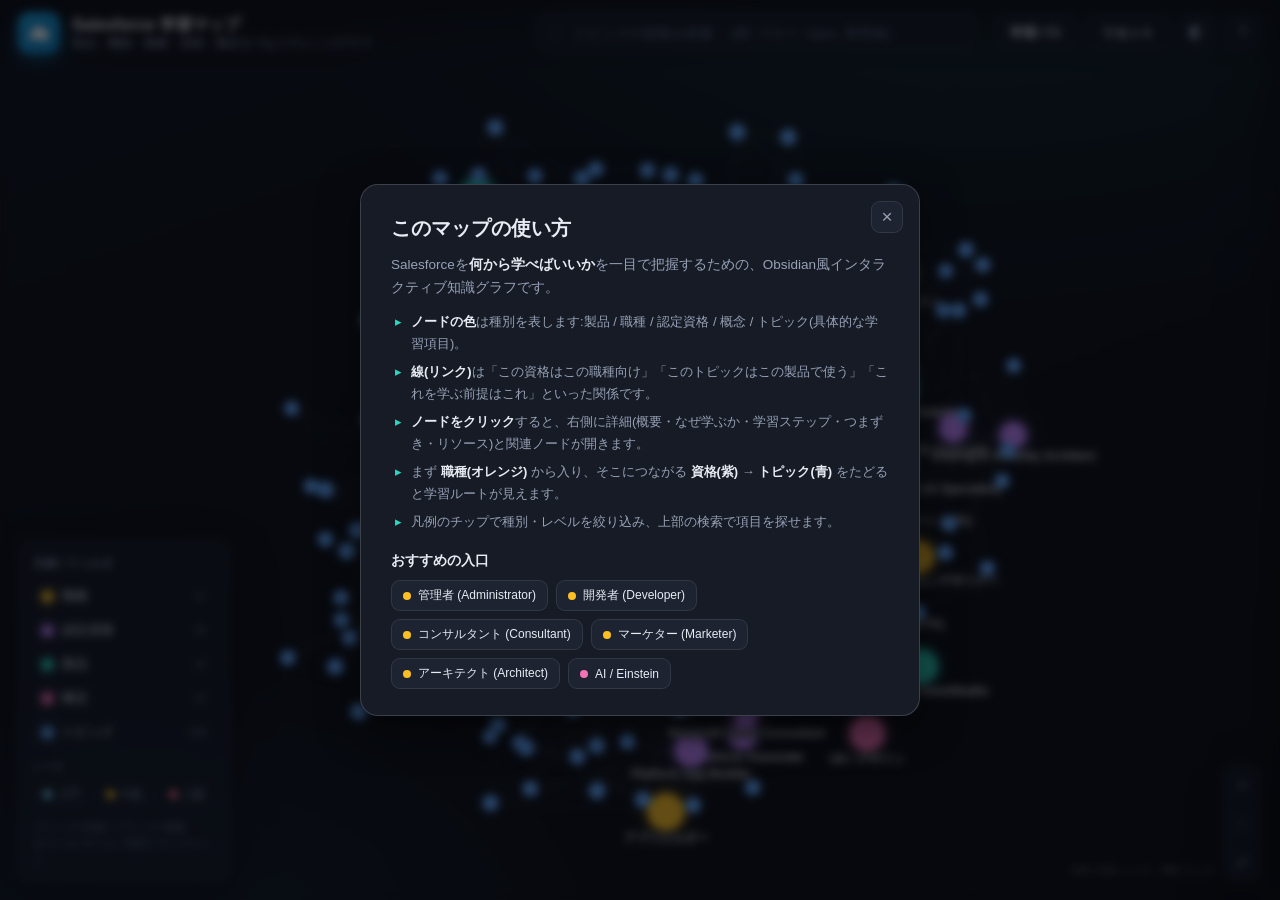
==== index.html @ 91826d56 "Salesforce 学習マップ — Obsidian風ナレッジグラフ (初版) 製品・機能・職種・認定資格・概念を結ぶ226ノード/981リンクのインタラクティブ学習マップ。 Canvas製フォース" ====
<!DOCTYPE html>
<html lang="ja">
<head>
<meta charset="UTF-8">
<meta name="viewport" content="width=device-width, initial-scale=1.0, maximum-scale=1.0, user-scalable=no">
<title>Salesforce 学習マップ — Obsidian風ナレッジグラフ</title>
<meta name="description" content="Salesforceを何から学べばいいか一目でわかる、製品・機能・職種・認定資格・概念を結んだインタラクティブ学習マップ。">
<link rel="icon" href="data:image/svg+xml,%3Csvg xmlns='http://www.w3.org/2000/svg' viewBox='0 0 100 100'%3E%3Ctext y='.9em' font-size='90'%3E%E2%98%81%EF%B8%8F%3C/text%3E%3C/svg%3E">
<link rel="stylesheet" href="css/style.css">
</head>
<body>
<div id="app">
  <!-- ===== Top Bar ===== -->
  <header id="topbar">
    <div class="brand">
      <span class="brand-mark">☁︎</span>
      <div class="brand-text">
        <h1>Salesforce 学習マップ</h1>
        <p>製品・機能・職種・資格・概念をつなぐナレッジグラフ</p>
      </div>
    </div>
    <div class="search-wrap">
      <svg class="search-icon" viewBox="0 0 24 24" width="16" height="16"><path fill="currentColor" d="M15.5 14h-.79l-.28-.27a6.5 6.5 0 1 0-.7.7l.27.28v.79l5 4.99L20.49 19zm-6 0A4.5 4.5 0 1 1 14 9.5 4.5 4.5 0 0 1 9.5 14"/></svg>
      <input id="search" type="text" placeholder="トピックや資格を検索… (例: フロー, Apex, 管理者)" autocomplete="off">
      <button id="search-clear" title="クリア" aria-label="クリア">×</button>
    </div>
    <div class="top-actions">
      <button id="btn-focus" class="pill" title="注目ノードにフォーカス">学習パス</button>
      <button id="btn-reset" class="pill" title="ビューをリセット">リセット</button>
      <button id="btn-theme" class="icon-btn" title="テーマ切替">◐</button>
      <button id="btn-help" class="icon-btn" title="使い方">?</button>
    </div>
  </header>

  <!-- ===== Legend / Filter ===== -->
  <aside id="legend">
    <div class="legend-title">凡例 / フィルタ</div>
    <div id="legend-types"></div>
    <div class="legend-sub">レベル</div>
    <div id="legend-levels" class="lvl-row">
      <button class="lvl-chip" data-level="beginner"><i class="lvl-dot b"></i>入門</button>
      <button class="lvl-chip" data-level="intermediate"><i class="lvl-dot i"></i>中級</button>
      <button class="lvl-chip" data-level="advanced"><i class="lvl-dot a"></i>上級</button>
    </div>
    <div class="legend-hint">クリック=詳細 / ドラッグ=移動<br>ホイール=ズーム / 背景ドラッグ=パン</div>
  </aside>

  <!-- ===== Canvas ===== -->
  <canvas id="graph"></canvas>

  <!-- ===== Tooltip ===== -->
  <div id="tooltip" class="hidden"></div>

  <!-- ===== Zoom controls ===== -->
  <div id="zoom-controls">
    <button data-zoom="in" aria-label="拡大">＋</button>
    <button data-zoom="out" aria-label="縮小">－</button>
    <button data-zoom="fit" title="全体表示" aria-label="全体表示">⤢</button>
  </div>
  <div id="stats"></div>

  <!-- ===== Detail Panel ===== -->
  <section id="panel" class="hidden" aria-live="polite">
    <button id="panel-close" aria-label="閉じる">×</button>
    <div id="panel-content"></div>
  </section>

  <!-- ===== Help Modal ===== -->
  <div id="help-modal" class="modal hidden">
    <div class="modal-box">
      <button id="help-close" class="modal-close" aria-label="閉じる">×</button>
      <h2>このマップの使い方</h2>
      <p>Salesforceを<strong>何から学べばいいか</strong>を一目で把握するための、Obsidian風インタラクティブ知識グラフです。</p>
      <ul>
        <li><b>ノードの色</b>は種別を表します:製品 / 職種 / 認定資格 / 概念 / トピック(具体的な学習項目)。</li>
        <li><b>線(リンク)</b>は「この資格はこの職種向け」「このトピックはこの製品で使う」「これを学ぶ前提はこれ」といった関係です。</li>
        <li><b>ノードをクリック</b>すると、右側に詳細(概要・なぜ学ぶか・学習ステップ・つまずき・リソース)と関連ノードが開きます。</li>
        <li>まず <b>職種(オレンジ)</b> から入り、そこにつながる <b>資格(紫)</b> → <b>トピック(青)</b> をたどると学習ルートが見えます。</li>
        <li>凡例のチップで種別・レベルを絞り込み、上部の検索で項目を探せます。</li>
      </ul>
      <h3>おすすめの入口</h3>
      <div id="help-entrypoints"></div>
    </div>
  </div>
</div>

<script src="data/anchors.js"></script>
<script src="data/topics.js"></script>
<script src="js/graph.js"></script>
<script src="js/app.js"></script>
</body>
</html>
---- css/style.css ----
/* ============================================================
   Salesforce 学習マップ — スタイル
   モダン / 洗練 / ダーク基調(Obsidian風) + ライトモード対応
   ============================================================ */
:root{
  --bg: #0b0e14;
  --bg-grad-1: #0d1119;
  --bg-grad-2: #090b10;
  --surface: rgba(22,27,38,0.72);
  --surface-solid: #161b26;
  --surface-2: rgba(30,37,52,0.9);
  --border: rgba(255,255,255,0.09);
  --border-strong: rgba(255,255,255,0.16);
  --text: #e7ecf3;
  --text-dim: #97a2b6;
  --text-faint: #626d80;
  --accent: #2dd4bf;
  --shadow: 0 12px 40px rgba(0,0,0,0.5);
  --radius: 14px;
  /* type colors */
  --c-product: #2dd4bf;
  --c-role: #fbbf24;
  --c-cert: #c084fc;
  --c-concept: #34d399;
  --c-topic: #60a5fa;
  --font: -apple-system, BlinkMacSystemFont, "Segoe UI", "Hiragino Sans", "Noto Sans JP", Meiryo, sans-serif;
}
:root[data-theme="light"]{
  --bg: #f4f6fb;
  --bg-grad-1: #eef1f8;
  --bg-grad-2: #f7f9fd;
  --surface: rgba(255,255,255,0.86);
  --surface-solid: #ffffff;
  --surface-2: rgba(255,255,255,0.95);
  --border: rgba(15,23,42,0.10);
  --border-strong: rgba(15,23,42,0.18);
  --text: #1a2233;
  --text-dim: #5a6579;
  --text-faint: #8a93a5;
  --shadow: 0 12px 40px rgba(30,45,80,0.14);
}
*{box-sizing:border-box;margin:0;padding:0}
html,body{height:100%;overflow:hidden}
body{
  font-family:var(--font);
  color:var(--text);
  background:
    radial-gradient(1200px 700px at 78% -10%, rgba(45,212,191,0.10), transparent 60%),
    radial-gradient(900px 600px at 12% 110%, rgba(96,165,250,0.10), transparent 55%),
    linear-gradient(160deg, var(--bg-grad-1), var(--bg-grad-2));
  -webkit-font-smoothing:antialiased;
}
#app{position:fixed;inset:0}

/* ===== Canvas ===== */
#graph{position:absolute;inset:0;width:100%;height:100%;display:block;cursor:grab;touch-action:none}
#graph.grabbing{cursor:grabbing}

/* ===== Top bar ===== */
#topbar{
  position:absolute;top:0;left:0;right:0;z-index:20;
  display:flex;align-items:center;gap:18px;
  padding:12px 18px;
  background:linear-gradient(180deg, rgba(9,11,16,0.82), rgba(9,11,16,0.0));
  backdrop-filter:blur(6px);
  pointer-events:none;
}
:root[data-theme="light"] #topbar{background:linear-gradient(180deg, rgba(244,246,251,0.9), rgba(244,246,251,0));}
#topbar > *{pointer-events:auto}
.brand{display:flex;align-items:center;gap:12px;min-width:0}
.brand-mark{
  width:42px;height:42px;flex:none;display:grid;place-items:center;
  font-size:22px;border-radius:12px;
  background:linear-gradient(135deg,#1a9bd7,#0d7fbf);
  color:#fff;box-shadow:0 6px 18px rgba(13,127,191,0.45);
}
.brand-text h1{font-size:16px;font-weight:700;letter-spacing:.2px;line-height:1.2}
.brand-text p{font-size:11.5px;color:var(--text-dim);margin-top:2px}
@media(max-width:760px){.brand-text{display:none}}

.search-wrap{
  position:relative;flex:1;max-width:440px;margin-left:auto;display:flex;align-items:center;
}
.search-icon{position:absolute;left:12px;color:var(--text-faint);pointer-events:none}
#search{
  width:100%;height:40px;padding:0 34px 0 36px;
  background:var(--surface);border:1px solid var(--border);border-radius:11px;
  color:var(--text);font-size:13.5px;font-family:inherit;outline:none;
  backdrop-filter:blur(12px);transition:border-color .15s, box-shadow .15s;
}
#search::placeholder{color:var(--text-faint)}
#search:focus{border-color:var(--accent);box-shadow:0 0 0 3px rgba(45,212,191,0.16)}
#search-clear{
  position:absolute;right:8px;width:22px;height:22px;border:none;border-radius:6px;
  background:transparent;color:var(--text-faint);font-size:17px;cursor:pointer;display:none;
}
#search-clear:hover{background:var(--border);color:var(--text)}
.search-wrap.has-text #search-clear{display:block}

.top-actions{display:flex;align-items:center;gap:8px}
.pill{
  height:38px;padding:0 15px;border-radius:10px;font-size:12.5px;font-weight:600;
  background:var(--surface);border:1px solid var(--border);color:var(--text);
  cursor:pointer;backdrop-filter:blur(12px);transition:.15s;white-space:nowrap;
}
.pill:hover{border-color:var(--border-strong);background:var(--surface-2)}
.pill.active{background:linear-gradient(135deg,#1a9bd7,#0d7fbf);border-color:transparent;color:#fff}
.icon-btn{
  width:38px;height:38px;border-radius:10px;font-size:16px;
  background:var(--surface);border:1px solid var(--border);color:var(--text-dim);
  cursor:pointer;backdrop-filter:blur(12px);transition:.15s;
}
.icon-btn:hover{border-color:var(--border-strong);color:var(--text)}
@media(max-width:620px){.pill{display:none}.search-wrap{max-width:none}}

/* ===== Legend ===== */
#legend{
  position:absolute;left:18px;bottom:18px;z-index:15;width:212px;
  padding:14px 14px 12px;border-radius:var(--radius);
  background:var(--surface);border:1px solid var(--border);
  backdrop-filter:blur(16px);box-shadow:var(--shadow);
}
.legend-title{font-size:11px;font-weight:700;letter-spacing:.6px;text-transform:uppercase;color:var(--text-dim);margin-bottom:10px}
.legend-sub{font-size:10px;font-weight:600;letter-spacing:.5px;color:var(--text-faint);margin:12px 0 7px;text-transform:uppercase}
.type-chip{
  display:flex;align-items:center;gap:9px;width:100%;
  padding:6px 8px;margin-bottom:3px;border-radius:9px;border:1px solid transparent;
  background:transparent;color:var(--text);font-size:12.5px;font-family:inherit;
  cursor:pointer;transition:.13s;text-align:left;
}
.type-chip:hover{background:var(--border)}
.type-chip.off{opacity:.38}
.type-chip .dot{width:11px;height:11px;border-radius:50%;flex:none;box-shadow:0 0 8px currentColor}
.type-chip .count{margin-left:auto;font-size:10.5px;color:var(--text-faint);font-variant-numeric:tabular-nums}
.lvl-row{display:flex;gap:6px}
.lvl-chip{
  flex:1;display:flex;align-items:center;justify-content:center;gap:5px;
  padding:5px 4px;border-radius:8px;border:1px solid var(--border);
  background:transparent;color:var(--text-dim);font-size:11px;font-family:inherit;cursor:pointer;transition:.13s;
}
.lvl-chip:hover{border-color:var(--border-strong);color:var(--text)}
.lvl-chip.off{opacity:.34}
.lvl-dot{width:9px;height:9px;border-radius:50%}
.lvl-dot.b{background:#7dd3fc}.lvl-dot.i{background:#fbbf24}.lvl-dot.a{background:#fb7185}
.legend-hint{margin-top:11px;font-size:10.5px;line-height:1.6;color:var(--text-faint)}
@media(max-width:620px){#legend{display:none}}

/* ===== Tooltip ===== */
#tooltip{
  position:absolute;z-index:30;pointer-events:none;max-width:260px;
  padding:9px 12px;border-radius:10px;
  background:var(--surface-2);border:1px solid var(--border-strong);
  backdrop-filter:blur(14px);box-shadow:var(--shadow);
  font-size:12.5px;line-height:1.45;transition:opacity .1s;
}
#tooltip.hidden{opacity:0}
#tooltip .tt-type{font-size:10px;font-weight:700;letter-spacing:.5px;text-transform:uppercase;margin-bottom:3px}
#tooltip .tt-label{font-weight:700;font-size:13.5px;margin-bottom:3px}
#tooltip .tt-sum{color:var(--text-dim);font-size:11.5px}

/* ===== Zoom controls ===== */
#zoom-controls{
  position:absolute;right:18px;bottom:18px;z-index:15;display:flex;flex-direction:column;gap:1px;
  border-radius:11px;overflow:hidden;border:1px solid var(--border);box-shadow:var(--shadow);
}
#zoom-controls button{
  width:38px;height:38px;border:none;background:var(--surface);color:var(--text-dim);
  font-size:17px;cursor:pointer;backdrop-filter:blur(12px);transition:.13s;
}
#zoom-controls button:hover{background:var(--surface-2);color:var(--text)}
#stats{
  position:absolute;right:64px;bottom:22px;z-index:15;font-size:11px;color:var(--text-faint);
  font-variant-numeric:tabular-nums;pointer-events:none;
}
@media(max-width:620px){#stats{display:none}}

/* ===== Detail Panel ===== */
#panel{
  position:absolute;top:0;right:0;bottom:0;z-index:40;width:min(440px,92vw);
  background:var(--surface-solid);border-left:1px solid var(--border-strong);
  box-shadow:-16px 0 50px rgba(0,0,0,0.4);
  transform:translateX(0);transition:transform .3s cubic-bezier(.4,0,.2,1);
  overflow-y:auto;overscroll-behavior:contain;
}
#panel.hidden{transform:translateX(102%)}
#panel-close{
  position:sticky;top:12px;float:right;margin:12px 12px 0 0;z-index:2;
  width:32px;height:32px;border:none;border-radius:9px;
  background:var(--surface-2);border:1px solid var(--border);color:var(--text-dim);
  font-size:19px;cursor:pointer;transition:.13s;
}
#panel-close:hover{color:var(--text);background:var(--border)}
#panel-content{padding:26px 26px 60px}
.p-badges{display:flex;flex-wrap:wrap;gap:7px;margin-bottom:14px}
.p-badge{
  font-size:10.5px;font-weight:700;letter-spacing:.4px;padding:4px 10px;border-radius:20px;
  display:inline-flex;align-items:center;gap:6px;
}
.p-badge .bd{width:8px;height:8px;border-radius:50%}
.p-badge.lvl{background:var(--border);color:var(--text-dim)}
.p-title{font-size:23px;font-weight:800;line-height:1.25;letter-spacing:.2px;margin-bottom:8px}
.p-summary{font-size:14px;color:var(--text-dim);line-height:1.6;margin-bottom:20px;
  padding-bottom:18px;border-bottom:1px solid var(--border)}
.p-body h2{font-size:14px;font-weight:800;margin:20px 0 8px;padding-left:11px;position:relative;letter-spacing:.3px}
.p-body h2::before{content:"";position:absolute;left:0;top:2px;bottom:2px;width:3.5px;border-radius:3px;background:var(--accent)}
.p-body h3{font-size:13px;font-weight:700;margin:16px 0 6px;color:var(--text)}
.p-body p{font-size:13.5px;line-height:1.72;color:var(--text-dim);margin:6px 0}
.p-body ul{margin:6px 0 6px 2px;padding:0;list-style:none}
.p-body li{font-size:13px;line-height:1.65;color:var(--text-dim);padding-left:18px;position:relative;margin:4px 0}
.p-body li::before{content:"";position:absolute;left:4px;top:9px;width:5px;height:5px;border-radius:50%;background:var(--accent);opacity:.75}
.p-body strong{color:var(--text);font-weight:700}
.p-rel{margin-top:26px}
.p-rel-group{margin-bottom:16px}
.p-rel-title{font-size:11px;font-weight:700;letter-spacing:.5px;text-transform:uppercase;color:var(--text-faint);margin-bottom:9px}
.rel-chips{display:flex;flex-wrap:wrap;gap:7px}
.rel-chip{
  display:inline-flex;align-items:center;gap:7px;
  padding:6px 11px;border-radius:9px;font-size:12px;font-weight:500;
  background:var(--surface-2);border:1px solid var(--border);color:var(--text);
  cursor:pointer;transition:.13s;max-width:100%;
}
.rel-chip:hover{border-color:var(--border-strong);transform:translateY(-1px)}
.rel-chip .rc-dot{width:8px;height:8px;border-radius:50%;flex:none}
.rel-chip .rc-label{overflow:hidden;text-overflow:ellipsis;white-space:nowrap}

/* ===== Help Modal ===== */
.modal{position:absolute;inset:0;z-index:60;display:grid;place-items:center;
  background:rgba(6,8,12,0.62);backdrop-filter:blur(4px);padding:20px}
.modal.hidden{display:none}
.modal-box{
  position:relative;width:min(560px,100%);max-height:86vh;overflow-y:auto;
  background:var(--surface-solid);border:1px solid var(--border-strong);border-radius:18px;
  padding:30px 30px 26px;box-shadow:var(--shadow);
}
.modal-close{position:absolute;top:16px;right:16px;width:32px;height:32px;border:none;border-radius:9px;
  background:var(--surface-2);border:1px solid var(--border);color:var(--text-dim);font-size:19px;cursor:pointer}
.modal-close:hover{color:var(--text)}
.modal-box h2{font-size:20px;font-weight:800;margin-bottom:12px}
.modal-box h3{font-size:14px;font-weight:700;margin:20px 0 10px}
.modal-box p{font-size:13.5px;line-height:1.7;color:var(--text-dim);margin-bottom:12px}
.modal-box ul{margin:0 0 8px;padding-left:2px;list-style:none}
.modal-box li{font-size:13px;line-height:1.65;color:var(--text-dim);padding-left:18px;position:relative;margin:7px 0}
.modal-box li::before{content:"▸";position:absolute;left:2px;color:var(--accent)}
.modal-box strong,.modal-box b{color:var(--text);font-weight:700}
#help-entrypoints{display:flex;flex-wrap:wrap;gap:8px}

/* scrollbars */
#panel::-webkit-scrollbar,.modal-box::-webkit-scrollbar{width:10px}
#panel::-webkit-scrollbar-thumb,.modal-box::-webkit-scrollbar-thumb{background:var(--border-strong);border-radius:8px;border:3px solid transparent;background-clip:padding-box}

/* entrance */
@keyframes fadeUp{from{opacity:0;transform:translateY(8px)}to{opacity:1;transform:none}}
#legend,#topbar{animation:fadeUp .5s ease both}
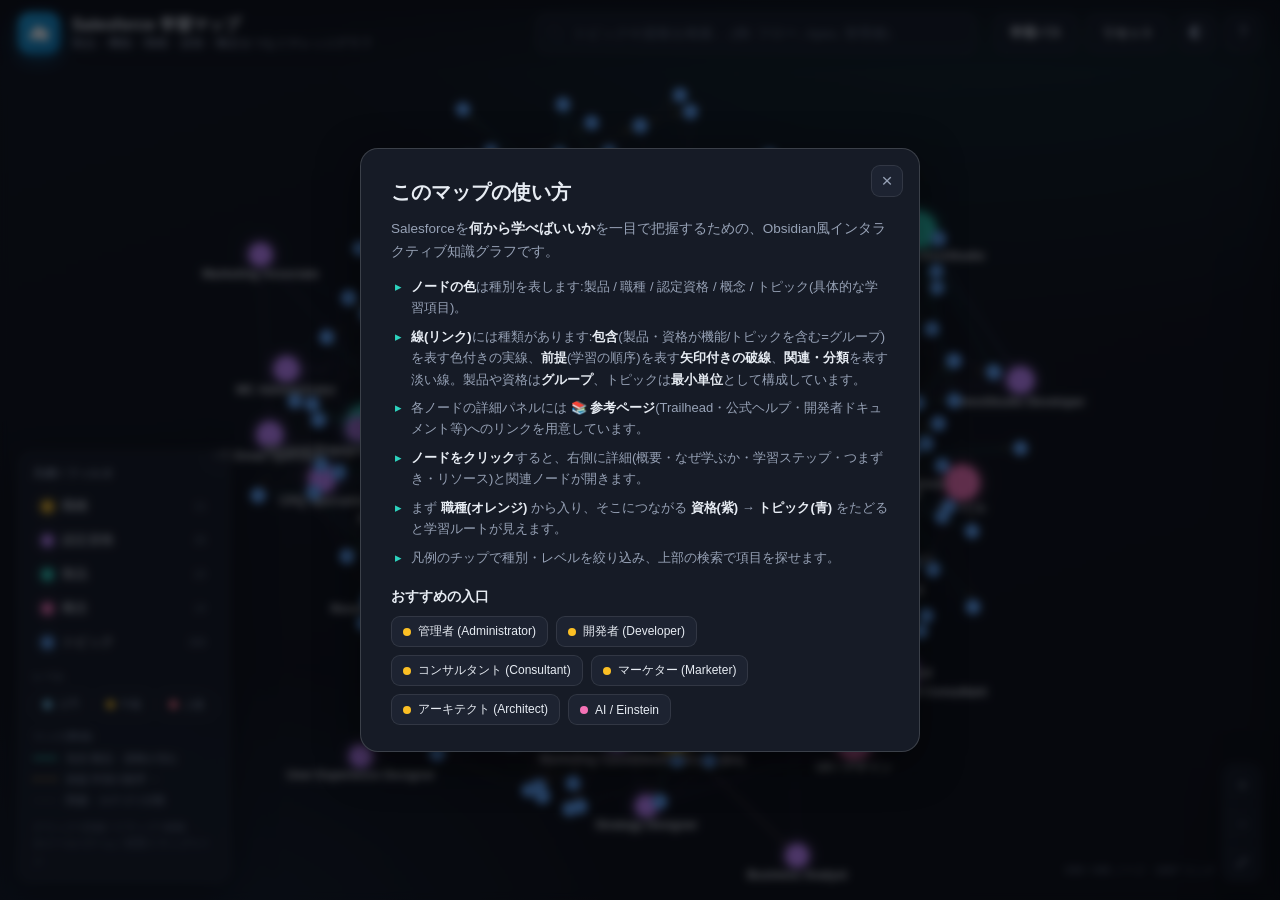
==== commit f092eb48: "包含関係・参考ページ・データ拡充 (348ノード/1667リンク) - 包含関係の可視化: リンクを種別で描き分け(包含=製品/資格色の実線・前提=矢印付き破線・関連=淡色) - 「製品/資格=グルー" ====
--- a/index.html
+++ b/index.html
@@ -42,6 +42,12 @@
       <button class="lvl-chip" data-level="intermediate"><i class="lvl-dot i"></i>中級</button>
       <button class="lvl-chip" data-level="advanced"><i class="lvl-dot a"></i>上級</button>
     </div>
+    <div class="legend-sub">リンク(関係)</div>
+    <div id="legend-links" class="link-legend">
+      <div class="ll-row"><span class="ll-line contains"></span>包含:製品・資格が含む</div>
+      <div class="ll-row"><span class="ll-line prereq"></span>前提:学習の順序 →</div>
+      <div class="ll-row"><span class="ll-line rel"></span>関連・カテゴリ分類</div>
+    </div>
     <div class="legend-hint">クリック=詳細 / ドラッグ=移動<br>ホイール=ズーム / 背景ドラッグ=パン</div>
   </aside>
 
@@ -73,7 +79,8 @@
       <p>Salesforceを<strong>何から学べばいいか</strong>を一目で把握するための、Obsidian風インタラクティブ知識グラフです。</p>
       <ul>
         <li><b>ノードの色</b>は種別を表します:製品 / 職種 / 認定資格 / 概念 / トピック(具体的な学習項目)。</li>
-        <li><b>線(リンク)</b>は「この資格はこの職種向け」「このトピックはこの製品で使う」「これを学ぶ前提はこれ」といった関係です。</li>
+        <li><b>線(リンク)</b>には種類があります:<b>包含</b>(製品・資格が機能/トピックを含む=グループ)を表す色付きの実線、<b>前提</b>(学習の順序)を表す<b>矢印付きの破線</b>、<b>関連・分類</b>を表す淡い線。製品や資格は<b>グループ</b>、トピックは<b>最小単位</b>として構成しています。</li>
+        <li>各ノードの詳細パネルには <b>📚 参考ページ</b>(Trailhead・公式ヘルプ・開発者ドキュメント等)へのリンクを用意しています。</li>
         <li><b>ノードをクリック</b>すると、右側に詳細(概要・なぜ学ぶか・学習ステップ・つまずき・リソース)と関連ノードが開きます。</li>
         <li>まず <b>職種(オレンジ)</b> から入り、そこにつながる <b>資格(紫)</b> → <b>トピック(青)</b> をたどると学習ルートが見えます。</li>
         <li>凡例のチップで種別・レベルを絞り込み、上部の検索で項目を探せます。</li>
--- a/css/style.css
+++ b/css/style.css
@@ -223,6 +223,31 @@
 .rel-chip .rc-dot{width:8px;height:8px;border-radius:50%;flex:none}
 .rel-chip .rc-label{overflow:hidden;text-overflow:ellipsis;white-space:nowrap}
 
+/* 参考ページ(外部リンク) */
+.p-refs{margin-top:24px}
+.ref-chips{display:flex;flex-direction:column;gap:7px}
+.ref-chip{
+  display:flex;align-items:center;gap:10px;padding:9px 12px;border-radius:10px;
+  background:var(--surface-2);border:1px solid var(--border);color:var(--text);
+  text-decoration:none;font-size:12.5px;transition:.13s;
+}
+.ref-chip:hover{border-color:var(--accent);transform:translateY(-1px)}
+.ref-chip .ref-site{
+  font-size:10px;font-weight:800;letter-spacing:.3px;padding:3px 8px;border-radius:6px;flex:none;
+  background:rgba(45,212,191,0.16);color:var(--accent);
+}
+.ref-chip .rc-label{flex:1;color:var(--text-dim);overflow:hidden;text-overflow:ellipsis;white-space:nowrap}
+.ref-chip .ref-ext{color:var(--text-faint);font-size:13px;flex:none}
+
+/* リンク種別の凡例 */
+.link-legend{display:flex;flex-direction:column;gap:6px;margin-top:2px}
+.ll-row{display:flex;align-items:center;gap:9px;font-size:11px;color:var(--text-dim)}
+.ll-line{width:24px;height:0;flex:none;position:relative}
+.ll-line.contains{border-top:2px solid var(--c-product)}
+.ll-line.covers{border-top:1.5px solid var(--c-cert)}
+.ll-line.prereq{border-top:2px dashed #c9954a}
+.ll-line.rel{border-top:1.5px solid var(--text-faint);opacity:.6}
+
 /* ===== Help Modal ===== */
 .modal{position:absolute;inset:0;z-index:60;display:grid;place-items:center;
   background:rgba(6,8,12,0.62);backdrop-filter:blur(4px);padding:20px}
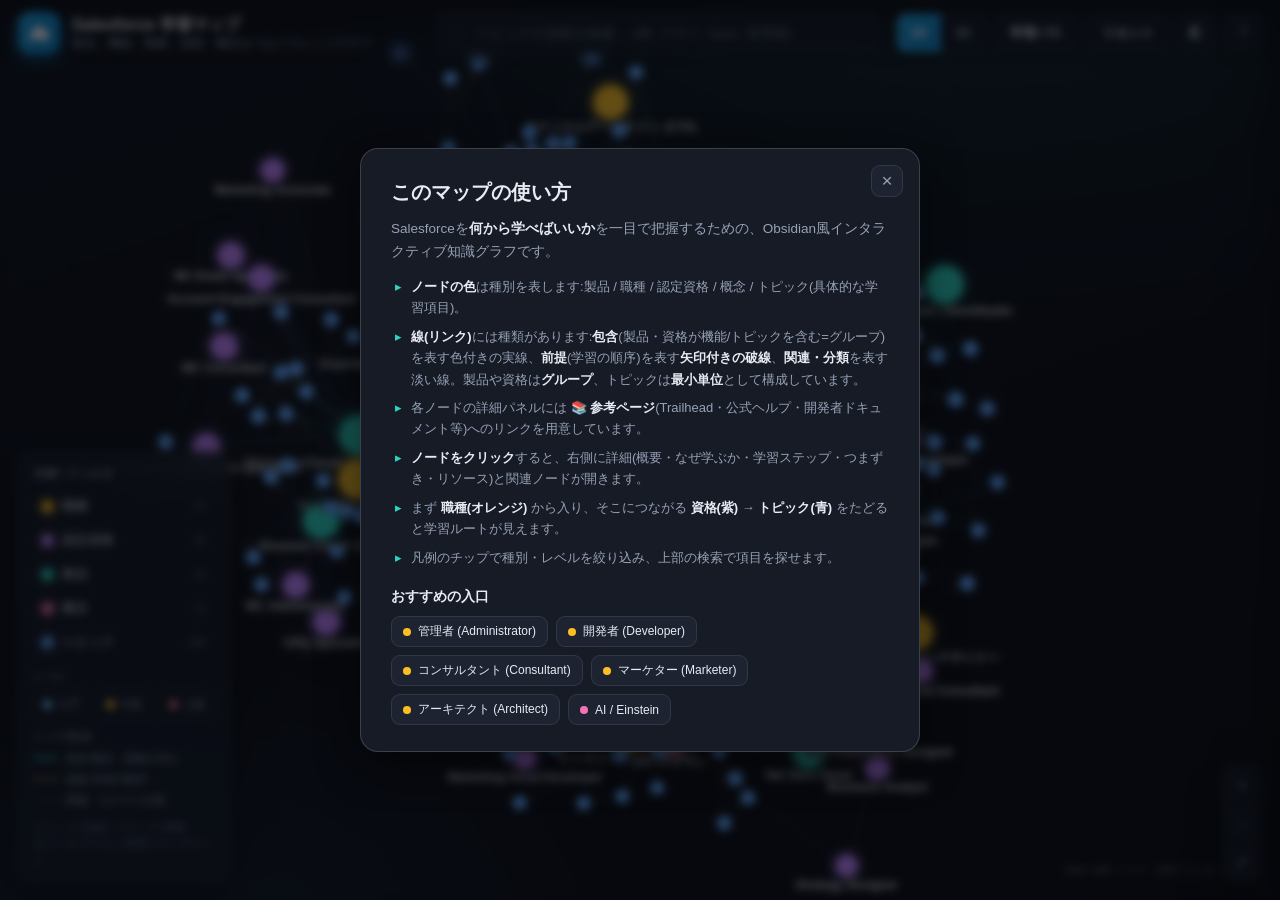
==== commit 076d1acb: "3D版(Three.js)を追加 + 2D/3D切替 - graph3d.html / js/app3d.js: Three.js r128 による立体ナレッジグラフ   グロウ(UnrealBloo" ====
--- a/index.html
+++ b/index.html
@@ -25,6 +25,10 @@
       <button id="search-clear" title="クリア" aria-label="クリア">×</button>
     </div>
     <div class="top-actions">
+      <div class="view-toggle">
+        <a href="index.html" class="active">2D</a>
+        <a href="graph3d.html">3D</a>
+      </div>
       <button id="btn-focus" class="pill" title="注目ノードにフォーカス">学習パス</button>
       <button id="btn-reset" class="pill" title="ビューをリセット">リセット</button>
       <button id="btn-theme" class="icon-btn" title="テーマ切替">◐</button>
--- a/css/style.css
+++ b/css/style.css
@@ -98,6 +98,10 @@
 .search-wrap.has-text #search-clear{display:block}
 
 .top-actions{display:flex;align-items:center;gap:8px}
+.view-toggle{display:flex;background:var(--surface);border:1px solid var(--border);border-radius:10px;overflow:hidden;backdrop-filter:blur(12px)}
+.view-toggle a{padding:0 14px;height:38px;display:flex;align-items:center;font-size:12.5px;font-weight:700;color:var(--text-dim);text-decoration:none;transition:.15s}
+.view-toggle a.active{background:linear-gradient(135deg,#1a9bd7,#0d7fbf);color:#fff}
+.view-toggle a:not(.active):hover{color:var(--text);background:var(--border)}
 .pill{
   height:38px;padding:0 15px;border-radius:10px;font-size:12.5px;font-weight:600;
   background:var(--surface);border:1px solid var(--border);color:var(--text);
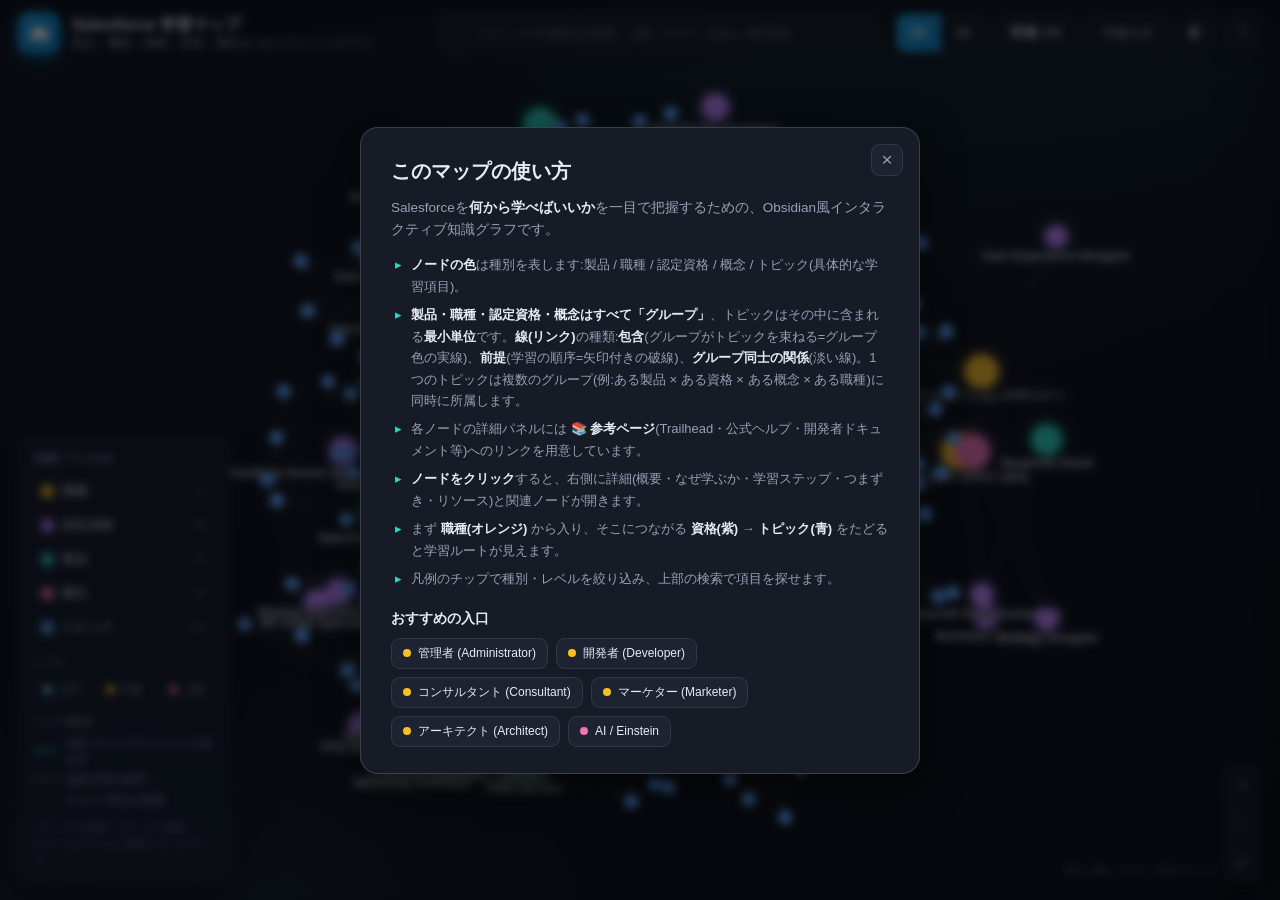
==== commit 2d1b6067: "4種のアンカーをグループ(包含)化 + トピック大幅拡充 (461ノード/2214リンク) - 製品・職種・認定資格・概念の4種すべてを「トピックを束ねるグループ(包含)」として扱う   概念・職種の" ====
--- a/index.html
+++ b/index.html
@@ -48,9 +48,9 @@
     </div>
     <div class="legend-sub">リンク(関係)</div>
     <div id="legend-links" class="link-legend">
-      <div class="ll-row"><span class="ll-line contains"></span>包含:製品・資格が含む</div>
+      <div class="ll-row"><span class="ll-line contains"></span>包含:グループがトピックを束ねる</div>
       <div class="ll-row"><span class="ll-line prereq"></span>前提:学習の順序 →</div>
-      <div class="ll-row"><span class="ll-line rel"></span>関連・カテゴリ分類</div>
+      <div class="ll-row"><span class="ll-line rel"></span>グループ同士の関係</div>
     </div>
     <div class="legend-hint">クリック=詳細 / ドラッグ=移動<br>ホイール=ズーム / 背景ドラッグ=パン</div>
   </aside>
@@ -83,7 +83,7 @@
       <p>Salesforceを<strong>何から学べばいいか</strong>を一目で把握するための、Obsidian風インタラクティブ知識グラフです。</p>
       <ul>
         <li><b>ノードの色</b>は種別を表します:製品 / 職種 / 認定資格 / 概念 / トピック(具体的な学習項目)。</li>
-        <li><b>線(リンク)</b>には種類があります:<b>包含</b>(製品・資格が機能/トピックを含む=グループ)を表す色付きの実線、<b>前提</b>(学習の順序)を表す<b>矢印付きの破線</b>、<b>関連・分類</b>を表す淡い線。製品や資格は<b>グループ</b>、トピックは<b>最小単位</b>として構成しています。</li>
+        <li><b>製品・職種・認定資格・概念はすべて「グループ」</b>、トピックはその中に含まれる<b>最小単位</b>です。<b>線(リンク)</b>の種類:<b>包含</b>(グループがトピックを束ねる=グループ色の実線)、<b>前提</b>(学習の順序=矢印付きの破線)、<b>グループ同士の関係</b>(淡い線)。1つのトピックは複数のグループ(例:ある製品 × ある資格 × ある概念 × ある職種)に同時に所属します。</li>
         <li>各ノードの詳細パネルには <b>📚 参考ページ</b>(Trailhead・公式ヘルプ・開発者ドキュメント等)へのリンクを用意しています。</li>
         <li><b>ノードをクリック</b>すると、右側に詳細(概要・なぜ学ぶか・学習ステップ・つまずき・リソース)と関連ノードが開きます。</li>
         <li>まず <b>職種(オレンジ)</b> から入り、そこにつながる <b>資格(紫)</b> → <b>トピック(青)</b> をたどると学習ルートが見えます。</li>
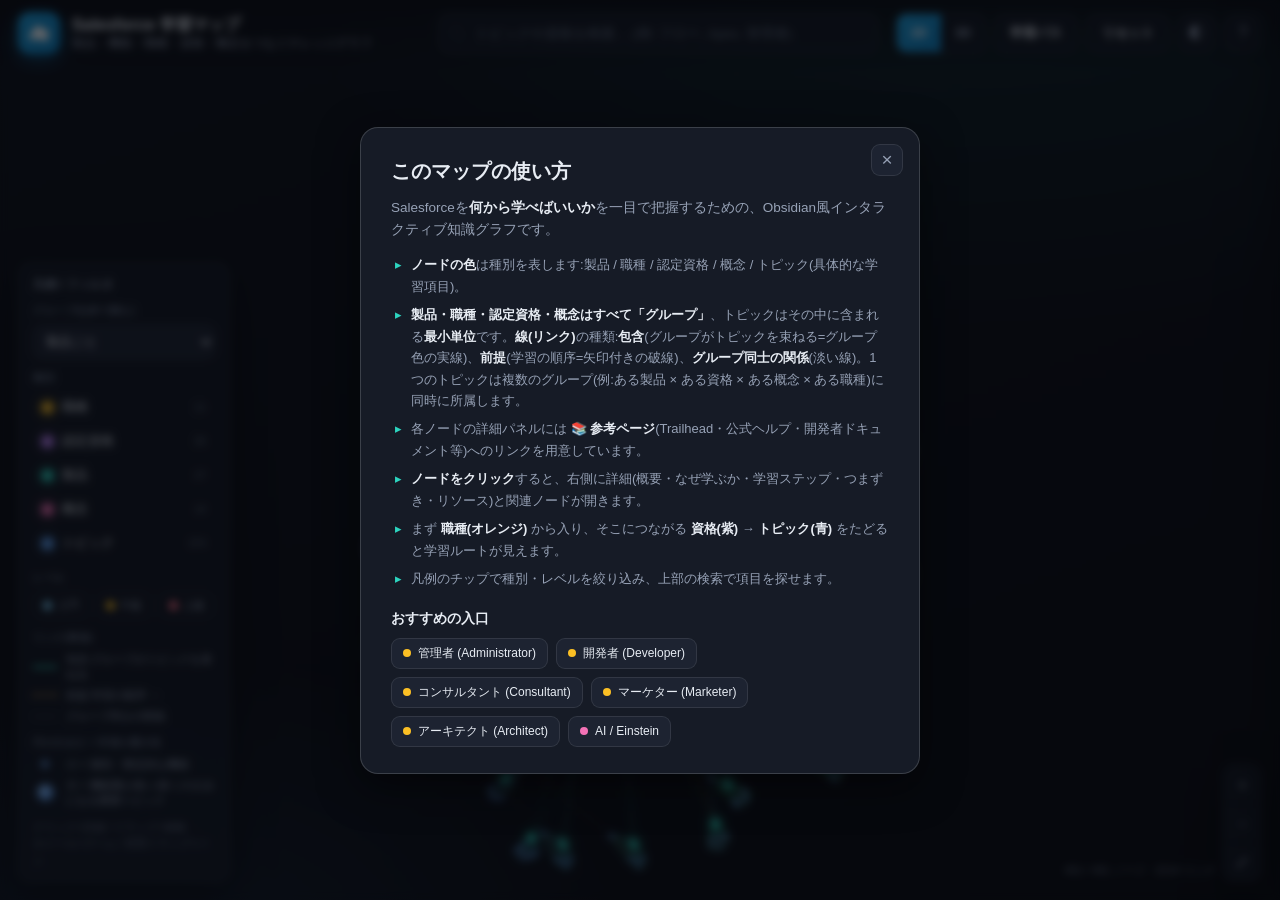
==== commit 2863b3ba: "トピック円の大きさを学習の重大性(機能量・優先度)で表現 + 3Dにもグループ化(クラスタ)追加 - sfmap-core.js: 重大性スコア(breadth=またがるグループ数/foundatio" ====
--- a/index.html
+++ b/index.html
@@ -39,6 +39,15 @@
   <!-- ===== Legend / Filter ===== -->
   <aside id="legend">
     <div class="legend-title">凡例 / フィルタ</div>
+    <div class="legend-sub">グループ化(枠で囲む)</div>
+    <select id="group-axis" class="group-select">
+      <option value="product">製品ごと</option>
+      <option value="cert">認定資格ごと</option>
+      <option value="concept">概念ごと</option>
+      <option value="role">職種ごと</option>
+      <option value="none">グループ化しない</option>
+    </select>
+    <div class="legend-sub">種別</div>
     <div id="legend-types"></div>
     <div class="legend-sub">レベル</div>
     <div id="legend-levels" class="lvl-row">
@@ -51,6 +60,11 @@
       <div class="ll-row"><span class="ll-line contains"></span>包含:グループがトピックを束ねる</div>
       <div class="ll-row"><span class="ll-line prereq"></span>前提:学習の順序 →</div>
       <div class="ll-row"><span class="ll-line rel"></span>グループ同士の関係</div>
+    </div>
+    <div class="legend-sub">円の大きさ = 学習の重大性</div>
+    <div class="link-legend">
+      <div class="ll-row"><span class="ll-size s"></span>小 = 個別・限定的な機能</div>
+      <div class="ll-row"><span class="ll-size l"></span>大 = 機能量が多い/多くの土台になる重要トピック</div>
     </div>
     <div class="legend-hint">クリック=詳細 / ドラッグ=移動<br>ホイール=ズーム / 背景ドラッグ=パン</div>
   </aside>
--- a/css/style.css
+++ b/css/style.css
@@ -126,6 +126,9 @@
 }
 .legend-title{font-size:11px;font-weight:700;letter-spacing:.6px;text-transform:uppercase;color:var(--text-dim);margin-bottom:10px}
 .legend-sub{font-size:10px;font-weight:600;letter-spacing:.5px;color:var(--text-faint);margin:12px 0 7px;text-transform:uppercase}
+.group-select{width:100%;height:34px;padding:0 8px;background:var(--surface-2);border:1px solid var(--border);border-radius:9px;color:var(--text);font-size:12.5px;font-family:inherit;cursor:pointer;outline:none;transition:border-color .15s}
+.group-select:hover{border-color:var(--border-strong)}
+.group-select:focus{border-color:var(--accent)}
 .type-chip{
   display:flex;align-items:center;gap:9px;width:100%;
   padding:6px 8px;margin-bottom:3px;border-radius:9px;border:1px solid transparent;
@@ -251,6 +254,10 @@
 .ll-line.covers{border-top:1.5px solid var(--c-cert)}
 .ll-line.prereq{border-top:2px dashed #c9954a}
 .ll-line.rel{border-top:1.5px solid var(--text-faint);opacity:.6}
+.ll-size{width:24px;flex:none;display:flex;align-items:center;justify-content:center}
+.ll-size::before{content:"";border-radius:50%;background:radial-gradient(circle at 35% 30%,#8fc4ff,#3f7fd6);box-shadow:0 0 6px rgba(96,165,250,.6)}
+.ll-size.s::before{width:6px;height:6px}
+.ll-size.l::before{width:15px;height:15px}
 
 /* ===== Help Modal ===== */
 .modal{position:absolute;inset:0;z-index:60;display:grid;place-items:center;
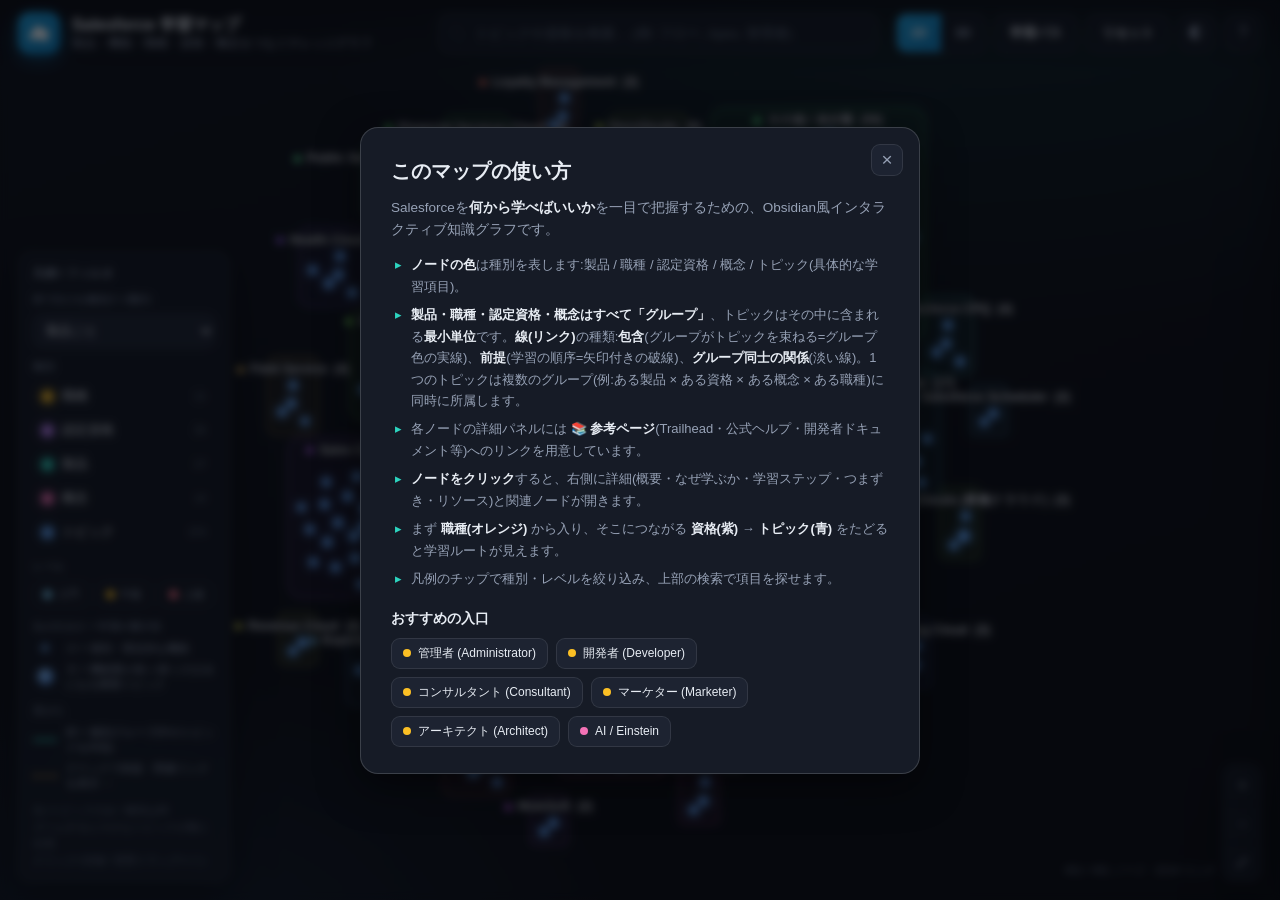
==== commit c4af5c62: "2Dを種別ごとの枠レイアウトに刷新: 丸=トピックのみ / 種別=枠(角丸ボックス) - 種別(製品/資格/概念/職種)を1つ選ぶと、その種別でトピックを枠に整列する静的最適配置に切替 - アンカー(" ====
--- a/index.html
+++ b/index.html
@@ -39,13 +39,13 @@
   <!-- ===== Legend / Filter ===== -->
   <aside id="legend">
     <div class="legend-title">凡例 / フィルタ</div>
-    <div class="legend-sub">グループ化(枠で囲む)</div>
+    <div class="legend-sub">枠で分ける種別(1つ選択)</div>
     <select id="group-axis" class="group-select">
       <option value="product">製品ごと</option>
       <option value="cert">認定資格ごと</option>
       <option value="concept">概念ごと</option>
       <option value="role">職種ごと</option>
-      <option value="none">グループ化しない</option>
+      <option value="none">枠なし(力学グラフ)</option>
     </select>
     <div class="legend-sub">種別</div>
     <div id="legend-types"></div>
@@ -55,18 +55,17 @@
       <button class="lvl-chip" data-level="intermediate"><i class="lvl-dot i"></i>中級</button>
       <button class="lvl-chip" data-level="advanced"><i class="lvl-dot a"></i>上級</button>
     </div>
-    <div class="legend-sub">リンク(関係)</div>
-    <div id="legend-links" class="link-legend">
-      <div class="ll-row"><span class="ll-line contains"></span>包含:グループがトピックを束ねる</div>
-      <div class="ll-row"><span class="ll-line prereq"></span>前提:学習の順序 →</div>
-      <div class="ll-row"><span class="ll-line rel"></span>グループ同士の関係</div>
-    </div>
-    <div class="legend-sub">円の大きさ = 学習の重大性</div>
+    <div class="legend-sub">丸の大きさ = 学習の重大性</div>
     <div class="link-legend">
       <div class="ll-row"><span class="ll-size s"></span>小 = 個別・限定的な機能</div>
       <div class="ll-row"><span class="ll-size l"></span>大 = 機能量が多い/多くの土台になる重要トピック</div>
     </div>
-    <div class="legend-hint">クリック=詳細 / ドラッグ=移動<br>ホイール=ズーム / 背景ドラッグ=パン</div>
+    <div class="legend-sub">見かた</div>
+    <div class="link-legend">
+      <div class="ll-row"><span class="ll-line contains"></span>枠 = 種別グループ(中のトピックを内包)</div>
+      <div class="ll-row"><span class="ll-line prereq"></span>クリックで前提・関連リンクを表示 →</div>
+    </div>
+    <div class="legend-hint">丸=トピックのみ / 種別は枠<br>ズームすると小さなトピックが順に出現<br>クリック=詳細 / 背景ドラッグ=パン</div>
   </aside>
 
   <!-- ===== Canvas ===== -->
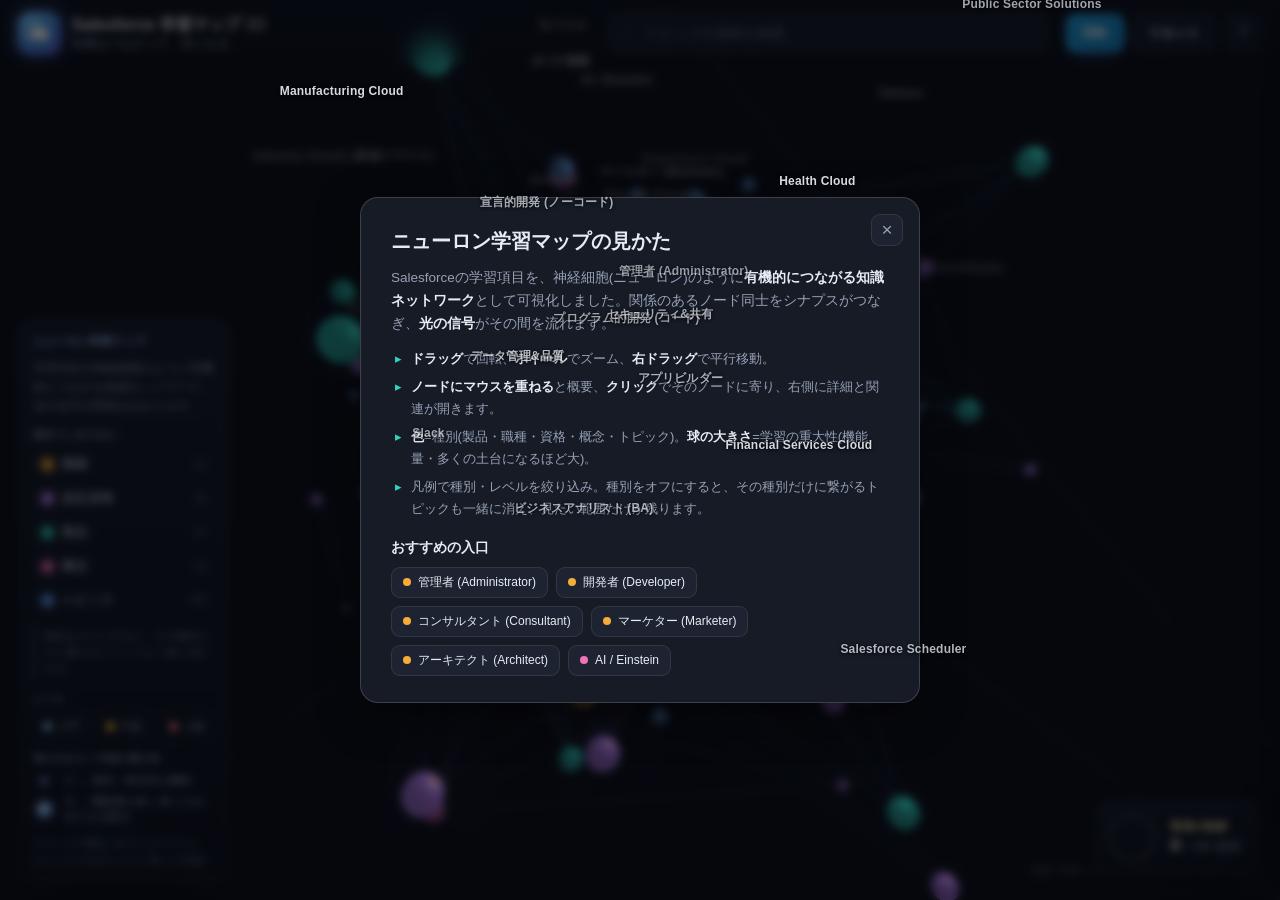
==== commit ae24e294: "3D改良: 関連=距離のレイアウト / 重大度サイズ強調 / 白飛び解消 / 参考リンク拡充。2Dを削除しindexに統合 - レイアウト: 関連が強いほど近く(前提58/包含74・強い引力)、弱い/" ====
--- a/index.html
+++ b/index.html
@@ -3,104 +3,167 @@
 <head>
 <meta charset="UTF-8">
 <meta name="viewport" content="width=device-width, initial-scale=1.0, maximum-scale=1.0, user-scalable=no">
-<title>Salesforce 学習マップ — Obsidian風ナレッジグラフ</title>
-<meta name="description" content="Salesforceを何から学べばいいか一目でわかる、製品・機能・職種・認定資格・概念を結んだインタラクティブ学習マップ。">
-<link rel="icon" href="data:image/svg+xml,%3Csvg xmlns='http://www.w3.org/2000/svg' viewBox='0 0 100 100'%3E%3Ctext y='.9em' font-size='90'%3E%E2%98%81%EF%B8%8F%3C/text%3E%3C/svg%3E">
+<title>Salesforce 学習マップ 3D — Three.js ナレッジグラフ</title>
+<meta name="description" content="Salesforceの学習マップをThree.jsで3D可視化。製品・機能・職種・資格・概念を宇宙のように立体で探索。">
+<link rel="icon" href="data:image/svg+xml,%3Csvg xmlns='http://www.w3.org/2000/svg' viewBox='0 0 100 100'%3E%3Ctext y='.9em' font-size='90'%3E%F0%9F%AA%90%3C/text%3E%3C/svg%3E">
 <link rel="stylesheet" href="css/style.css">
+<style>
+  #scene3d{position:absolute;inset:0;overflow:hidden}
+  #scene3d canvas{display:block}
+  #labels3d{position:absolute;inset:0;pointer-events:none;overflow:hidden}
+  .node-label{
+    font:600 12px/1.2 -apple-system,BlinkMacSystemFont,"Segoe UI","Hiragino Sans","Noto Sans JP",sans-serif;
+    color:rgba(231,236,243,0.92);text-shadow:0 1px 4px rgba(0,0,0,0.9),0 0 2px rgba(0,0,0,0.9);
+    white-space:nowrap;pointer-events:none;letter-spacing:.2px;
+    padding:0 2px;transition:opacity .2s;
+  }
+
+  /* ===== ニューロンマップ UI 洗練(ダーク専用) ===== */
+  body{background:#080a12}
+  #topbar{background:linear-gradient(180deg,rgba(12,15,24,0.82),rgba(12,15,24,0.32) 70%,transparent);border-bottom:none;backdrop-filter:blur(10px)}
+  .brand-mark{background:radial-gradient(circle at 35% 30%,#7fd4ff,#3f7fd6 60%,#7a4fe0);box-shadow:0 0 18px rgba(90,150,255,0.55),0 0 4px rgba(150,120,255,0.6)}
+  #legend{
+    backdrop-filter:blur(18px) saturate(1.25);
+    background:linear-gradient(180deg,rgba(20,25,38,0.86),rgba(11,14,23,0.80));
+    border:1px solid rgba(255,255,255,0.08);
+    box-shadow:0 24px 70px -24px rgba(0,0,0,0.8),inset 0 1px 0 rgba(255,255,255,0.06);
+    border-radius:16px;
+  }
+  .legend-title{
+    font-weight:800;letter-spacing:.2px;
+    background:linear-gradient(90deg,#93d4ff,#c6a8ff);-webkit-background-clip:text;background-clip:text;color:transparent;
+  }
+  .legend-lead{font-size:11.5px;line-height:1.65;color:rgba(196,206,226,0.7);margin:6px 0 2px}
+  .legend-note{font-size:10.5px;line-height:1.55;color:rgba(158,172,198,0.68);margin:8px 0 2px;padding:4px 0 4px 9px;border-left:2px solid rgba(120,150,230,0.4)}
+  .legend-sub{color:rgba(150,164,190,0.78);letter-spacing:.4px}
+  .type-chip,.lvl-chip{transition:transform .12s ease,background .15s,opacity .15s}
+  .type-chip:hover,.lvl-chip:hover{transform:translateY(-1px)}
+  .type-chip.off,.lvl-chip.off{opacity:0.34}
+  .pill,.icon-btn{transition:transform .12s ease,background .15s,color .15s}
+  .pill:hover,.icon-btn:hover{transform:translateY(-1px)}
+  .pill.active{box-shadow:0 0 0 1px rgba(120,180,255,0.4),0 6px 18px -8px rgba(80,150,255,0.6)}
+  #panel{
+    backdrop-filter:blur(20px) saturate(1.2);
+    background:linear-gradient(180deg,rgba(18,22,34,0.94),rgba(10,13,21,0.92));
+    border-left:1px solid rgba(255,255,255,0.08);
+    box-shadow:-30px 0 80px -30px rgba(0,0,0,0.85);
+  }
+  #tooltip{backdrop-filter:blur(12px);background:rgba(14,18,28,0.9);border:1px solid rgba(255,255,255,0.09);box-shadow:0 14px 40px -14px rgba(0,0,0,0.8)}
+  #stats{color:rgba(150,164,190,0.6);letter-spacing:.3px}
+  .ll-size{width:22px;flex:none;display:flex;align-items:center;justify-content:center}
+  .ll-size::before{content:"";border-radius:50%;background:radial-gradient(circle at 35% 30%,#bfe0ff,#4f8fe0);box-shadow:0 0 8px rgba(96,165,250,.7)}
+  .ll-size.s::before{width:6px;height:6px}
+  .ll-size.l::before{width:15px;height:15px}
+
+  /* Progress HUD (習得の軌跡) */
+  #hud{position:absolute;right:22px;bottom:26px;display:flex;align-items:center;gap:12px;padding:10px 16px 10px 10px;
+    border-radius:16px;background:linear-gradient(180deg,rgba(20,25,38,0.82),rgba(11,14,23,0.78));
+    border:1px solid rgba(255,255,255,0.08);backdrop-filter:blur(16px);
+    box-shadow:0 18px 50px -20px rgba(0,0,0,0.8),inset 0 1px 0 rgba(255,255,255,0.05);z-index:20}
+  #hud .hud-svg{width:52px;height:52px;flex:none;filter:drop-shadow(0 0 6px rgba(255,214,102,0.35))}
+  #hud .hud-bg{fill:none;stroke:rgba(255,255,255,0.09);stroke-width:5}
+  #hud .hud-fg{fill:none;stroke:#ffd666;stroke-width:5;stroke-linecap:round;transition:stroke-dashoffset .7s cubic-bezier(.22,1,.36,1)}
+  #hud .hud-title{font-size:11px;font-weight:700;letter-spacing:.4px;color:#ffe6a3}
+  #hud .hud-count{font-size:12.5px;color:var(--text-dim);margin-top:2px}
+  #hud .hud-count #hud-num{font-size:17px;font-weight:800;color:#fff;letter-spacing:.3px}
+  @media(max-width:640px){#hud{right:12px;bottom:14px;transform:scale(.9);transform-origin:bottom right}}
+
+  /* Depth meter (深度) */
+  .p-depth{margin:14px 0 4px;padding:12px 14px;border-radius:12px;background:rgba(124,92,246,0.08);border:1px solid rgba(124,92,246,0.22)}
+  .p-depth-top{display:flex;align-items:baseline;justify-content:space-between;margin-bottom:8px}
+  .p-depth-label{font-size:11px;font-weight:700;letter-spacing:.6px;color:#b9a8ff}
+  .p-depth-tier{font-size:13px;font-weight:800;color:#dcd2ff}
+  .depth-track{display:flex;gap:5px}
+  .depth-track .dseg{flex:1;height:7px;border-radius:4px;background:rgba(255,255,255,0.08)}
+  .depth-track .dseg.on:nth-child(1){background:#dff3ff}
+  .depth-track .dseg.on:nth-child(2){background:#9ec9ff}
+  .depth-track .dseg.on:nth-child(3){background:#7d8dfd}
+  .depth-track .dseg.on:nth-child(4){background:#7c5cf6}
+  .depth-track .dseg.on:nth-child(5){background:#6d28d9}
+  .p-depth-desc{margin-top:8px;font-size:11px;line-height:1.55;color:var(--text-dim)}
+
+  /* Mastery button (習得の灯) */
+  .p-actions{margin:12px 0 2px}
+  .btn-learn{width:100%;padding:11px 14px;border-radius:12px;border:1px solid rgba(255,214,102,0.4);
+    background:linear-gradient(180deg,rgba(255,214,102,0.14),rgba(255,214,102,0.06));color:#ffe6a3;
+    font-size:13px;font-weight:700;cursor:pointer;transition:transform .15s cubic-bezier(.22,1,.36,1),box-shadow .2s,background .2s}
+  .btn-learn:hover{transform:translateY(-1px);box-shadow:0 10px 26px -12px rgba(255,214,102,0.6)}
+  .btn-learn.is-learned{background:linear-gradient(180deg,rgba(255,214,102,0.28),rgba(255,196,60,0.18));color:#fff;border-color:rgba(255,214,102,0.7);box-shadow:0 0 0 1px rgba(255,214,102,0.35),0 0 22px -6px rgba(255,214,102,0.6)}
+</style>
 </head>
 <body>
 <div id="app">
-  <!-- ===== Top Bar ===== -->
   <header id="topbar">
     <div class="brand">
       <span class="brand-mark">☁︎</span>
       <div class="brand-text">
-        <h1>Salesforce 学習マップ</h1>
-        <p>製品・機能・職種・資格・概念をつなぐナレッジグラフ</p>
+        <h1>Salesforce 学習マップ <span style="opacity:.6;font-weight:600">3D</span></h1>
+        <p>知識はつながって、光になる。</p>
       </div>
     </div>
     <div class="search-wrap">
       <svg class="search-icon" viewBox="0 0 24 24" width="16" height="16"><path fill="currentColor" d="M15.5 14h-.79l-.28-.27a6.5 6.5 0 1 0-.7.7l.27.28v.79l5 4.99L20.49 19zm-6 0A4.5 4.5 0 1 1 14 9.5 4.5 4.5 0 0 1 9.5 14"/></svg>
-      <input id="search" type="text" placeholder="トピックや資格を検索… (例: フロー, Apex, 管理者)" autocomplete="off">
+      <input id="search" type="text" placeholder="トピックや資格を検索…" autocomplete="off">
       <button id="search-clear" title="クリア" aria-label="クリア">×</button>
     </div>
     <div class="top-actions">
-      <div class="view-toggle">
-        <a href="index.html" class="active">2D</a>
-        <a href="graph3d.html">3D</a>
-      </div>
-      <button id="btn-focus" class="pill" title="注目ノードにフォーカス">学習パス</button>
+      <button id="btn-rotate" class="pill active" title="自動回転">回転</button>
       <button id="btn-reset" class="pill" title="ビューをリセット">リセット</button>
-      <button id="btn-theme" class="icon-btn" title="テーマ切替">◐</button>
       <button id="btn-help" class="icon-btn" title="使い方">?</button>
     </div>
   </header>
 
-  <!-- ===== Legend / Filter ===== -->
   <aside id="legend">
-    <div class="legend-title">凡例 / フィルタ</div>
-    <div class="legend-sub">枠で分ける種別(1つ選択)</div>
-    <select id="group-axis" class="group-select">
-      <option value="product">製品ごと</option>
-      <option value="cert">認定資格ごと</option>
-      <option value="concept">概念ごと</option>
-      <option value="role">職種ごと</option>
-      <option value="none">枠なし(力学グラフ)</option>
-    </select>
-    <div class="legend-sub">種別</div>
+    <div class="legend-title">ニューロン学習マップ</div>
+    <p class="legend-lead">学習項目が神経細胞のように有機的につながる知識ネットワーク。光の信号が関係を伝わります。</p>
+    <div class="legend-sub">種別でしぼり込む</div>
     <div id="legend-types"></div>
+    <div class="legend-note">種別をオフにすると、その種別だけに繋がるトピックも一緒に消えます。</div>
     <div class="legend-sub">レベル</div>
     <div id="legend-levels" class="lvl-row">
       <button class="lvl-chip" data-level="beginner"><i class="lvl-dot b"></i>入門</button>
       <button class="lvl-chip" data-level="intermediate"><i class="lvl-dot i"></i>中級</button>
       <button class="lvl-chip" data-level="advanced"><i class="lvl-dot a"></i>上級</button>
     </div>
-    <div class="legend-sub">丸の大きさ = 学習の重大性</div>
+    <div class="legend-sub">球の大きさ = 学習の重大性</div>
     <div class="link-legend">
-      <div class="ll-row"><span class="ll-size s"></span>小 = 個別・限定的な機能</div>
-      <div class="ll-row"><span class="ll-size l"></span>大 = 機能量が多い/多くの土台になる重要トピック</div>
+      <div class="ll-row"><span class="ll-size s"></span>小 … 個別・限定的な機能</div>
+      <div class="ll-row"><span class="ll-size l"></span>大 … 機能量が多い/多くの土台になる要点</div>
     </div>
-    <div class="legend-sub">見かた</div>
-    <div class="link-legend">
-      <div class="ll-row"><span class="ll-line contains"></span>枠 = 種別グループ(中のトピックを内包)</div>
-      <div class="ll-row"><span class="ll-line prereq"></span>クリックで前提・関連リンクを表示 →</div>
-    </div>
-    <div class="legend-hint">丸=トピックのみ / 種別は枠<br>ズームすると小さなトピックが順に出現<br>クリック=詳細 / 背景ドラッグ=パン</div>
+    <div class="legend-hint">ドラッグ=回転 / ホイール=ズーム<br>クリック=そのノードに寄って詳細</div>
   </aside>
 
-  <!-- ===== Canvas ===== -->
-  <canvas id="graph"></canvas>
-
-  <!-- ===== Tooltip ===== -->
+  <div id="scene3d"></div>
+  <div id="labels3d"></div>
   <div id="tooltip" class="hidden"></div>
-
-  <!-- ===== Zoom controls ===== -->
-  <div id="zoom-controls">
-    <button data-zoom="in" aria-label="拡大">＋</button>
-    <button data-zoom="out" aria-label="縮小">－</button>
-    <button data-zoom="fit" title="全体表示" aria-label="全体表示">⤢</button>
-  </div>
   <div id="stats"></div>
 
-  <!-- ===== Detail Panel ===== -->
+  <div id="hud" title="学んだトピックに灯をともすと、あなたの知識ネットワークが広がります">
+    <svg viewBox="0 0 60 60" class="hud-svg" aria-hidden="true">
+      <circle cx="30" cy="30" r="26" class="hud-bg"></circle>
+      <circle id="hud-ring" cx="30" cy="30" r="26" class="hud-fg" transform="rotate(-90 30 30)"></circle>
+    </svg>
+    <div class="hud-text">
+      <div class="hud-title">習得の軌跡</div>
+      <div class="hud-count"><span id="hud-num">0</span> <span id="hud-den">/ 0 習得</span></div>
+    </div>
+  </div>
+
   <section id="panel" class="hidden" aria-live="polite">
     <button id="panel-close" aria-label="閉じる">×</button>
     <div id="panel-content"></div>
   </section>
 
-  <!-- ===== Help Modal ===== -->
   <div id="help-modal" class="modal hidden">
     <div class="modal-box">
       <button id="help-close" class="modal-close" aria-label="閉じる">×</button>
-      <h2>このマップの使い方</h2>
-      <p>Salesforceを<strong>何から学べばいいか</strong>を一目で把握するための、Obsidian風インタラクティブ知識グラフです。</p>
+      <h2>ニューロン学習マップの見かた</h2>
+      <p>Salesforceの学習項目を、神経細胞(ニューロン)のように<b>有機的につながる知識ネットワーク</b>として可視化しました。関係のあるノード同士をシナプスがつなぎ、<b>光の信号</b>がその間を流れます。</p>
       <ul>
-        <li><b>ノードの色</b>は種別を表します:製品 / 職種 / 認定資格 / 概念 / トピック(具体的な学習項目)。</li>
-        <li><b>製品・職種・認定資格・概念はすべて「グループ」</b>、トピックはその中に含まれる<b>最小単位</b>です。<b>線(リンク)</b>の種類:<b>包含</b>(グループがトピックを束ねる=グループ色の実線)、<b>前提</b>(学習の順序=矢印付きの破線)、<b>グループ同士の関係</b>(淡い線)。1つのトピックは複数のグループ(例:ある製品 × ある資格 × ある概念 × ある職種)に同時に所属します。</li>
-        <li>各ノードの詳細パネルには <b>📚 参考ページ</b>(Trailhead・公式ヘルプ・開発者ドキュメント等)へのリンクを用意しています。</li>
-        <li><b>ノードをクリック</b>すると、右側に詳細(概要・なぜ学ぶか・学習ステップ・つまずき・リソース)と関連ノードが開きます。</li>
-        <li>まず <b>職種(オレンジ)</b> から入り、そこにつながる <b>資格(紫)</b> → <b>トピック(青)</b> をたどると学習ルートが見えます。</li>
-        <li>凡例のチップで種別・レベルを絞り込み、上部の検索で項目を探せます。</li>
+        <li><b>ドラッグ</b>で回転、<b>ホイール</b>でズーム、<b>右ドラッグ</b>で平行移動。</li>
+        <li><b>ノードにマウスを重ねる</b>と概要、<b>クリック</b>でそのノードに寄り、右側に詳細と関連が開きます。</li>
+        <li><b>色</b>=種別(製品・職種・資格・概念・トピック)。<b>球の大きさ</b>=学習の重大性(機能量・多くの土台になるほど大)。</li>
+        <li>凡例で種別・レベルを絞り込み。種別をオフにすると、その種別だけに繋がるトピックも一緒に消え、見たい範囲だけが残ります。</li>
       </ul>
       <h3>おすすめの入口</h3>
       <div id="help-entrypoints"></div>
@@ -110,7 +173,17 @@
 
 <script src="data/anchors.js"></script>
 <script src="data/topics.js"></script>
-<script src="js/graph.js"></script>
-<script src="js/app.js"></script>
+<script src="js/sfmap-core.js"></script>
+<script src="js/vendor/three.min.js"></script>
+<script src="js/vendor/CopyShader.js"></script>
+<script src="js/vendor/LuminosityHighPassShader.js"></script>
+<script src="js/vendor/EffectComposer.js"></script>
+<script src="js/vendor/RenderPass.js"></script>
+<script src="js/vendor/ShaderPass.js"></script>
+<script src="js/vendor/MaskPass.js"></script>
+<script src="js/vendor/UnrealBloomPass.js"></script>
+<script src="js/vendor/OrbitControls.js"></script>
+<script src="js/vendor/CSS2DRenderer.js"></script>
+<script src="js/app3d.js"></script>
 </body>
 </html>
